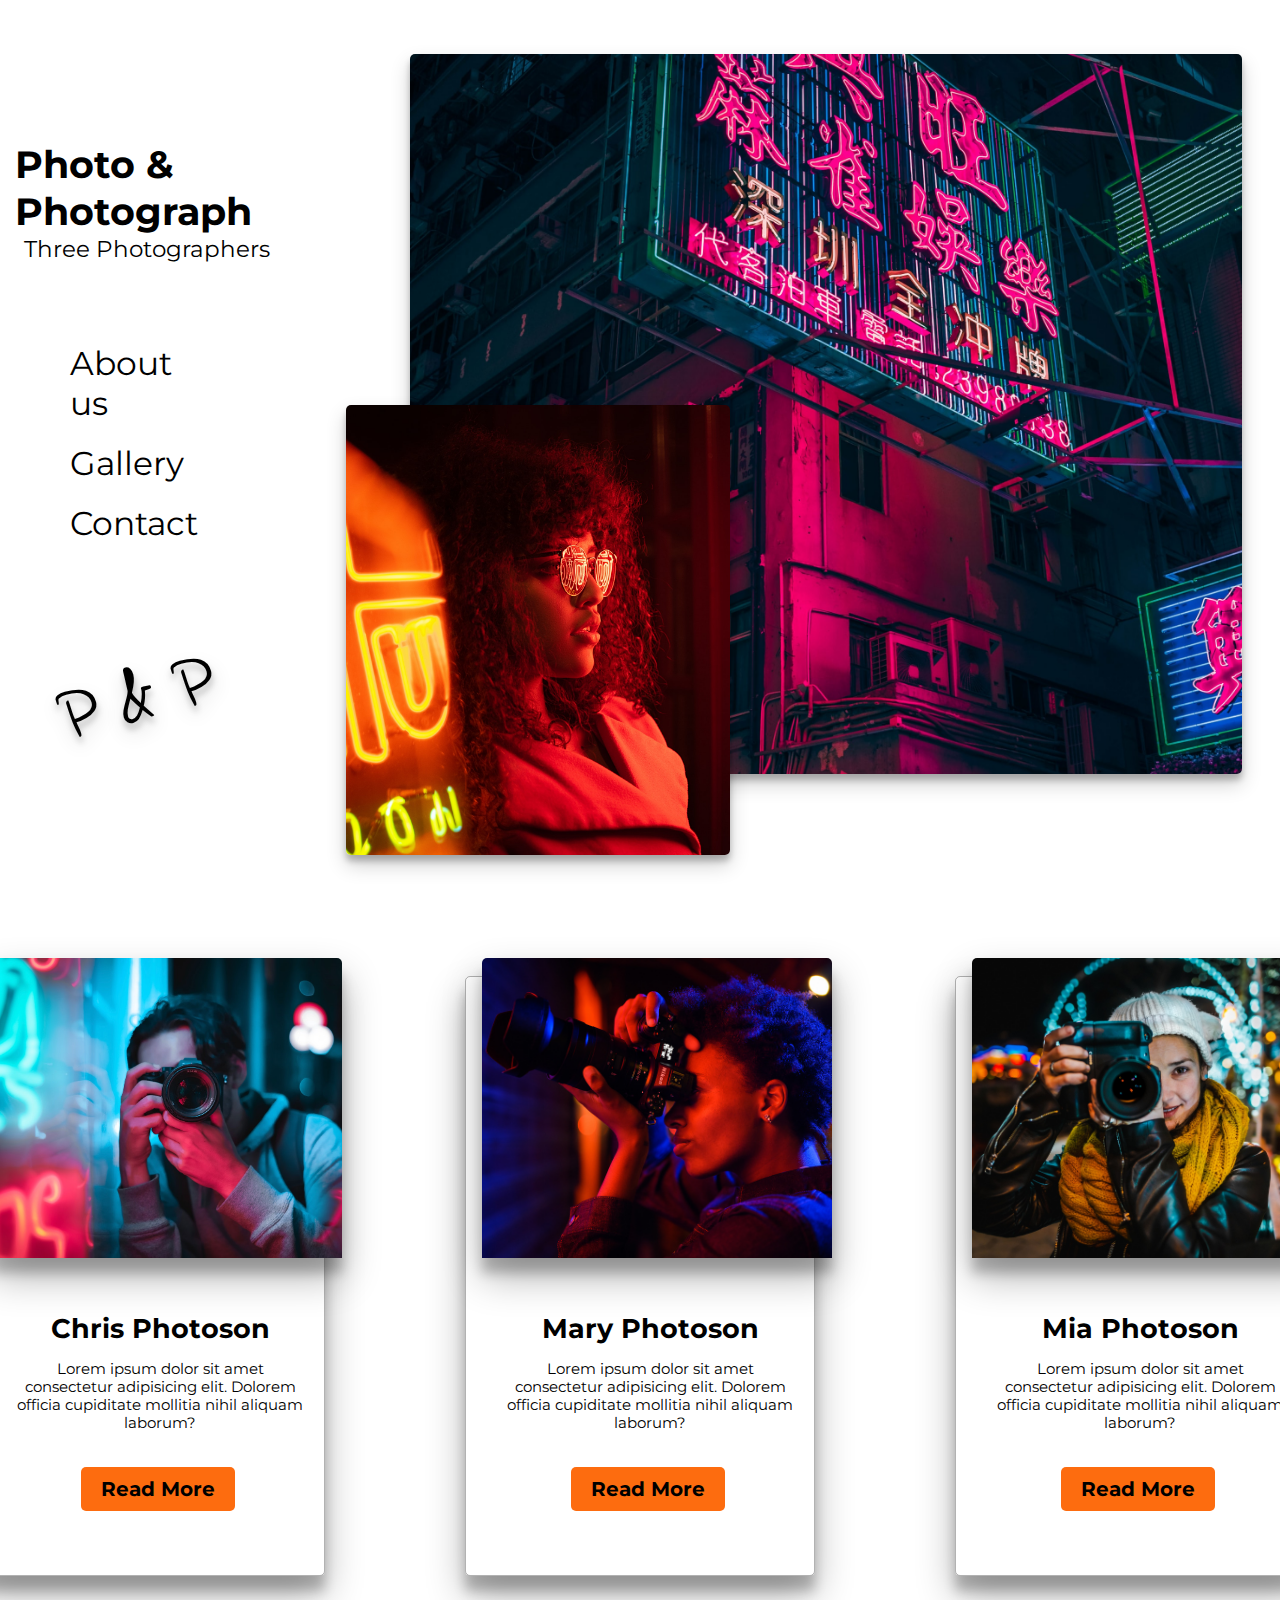
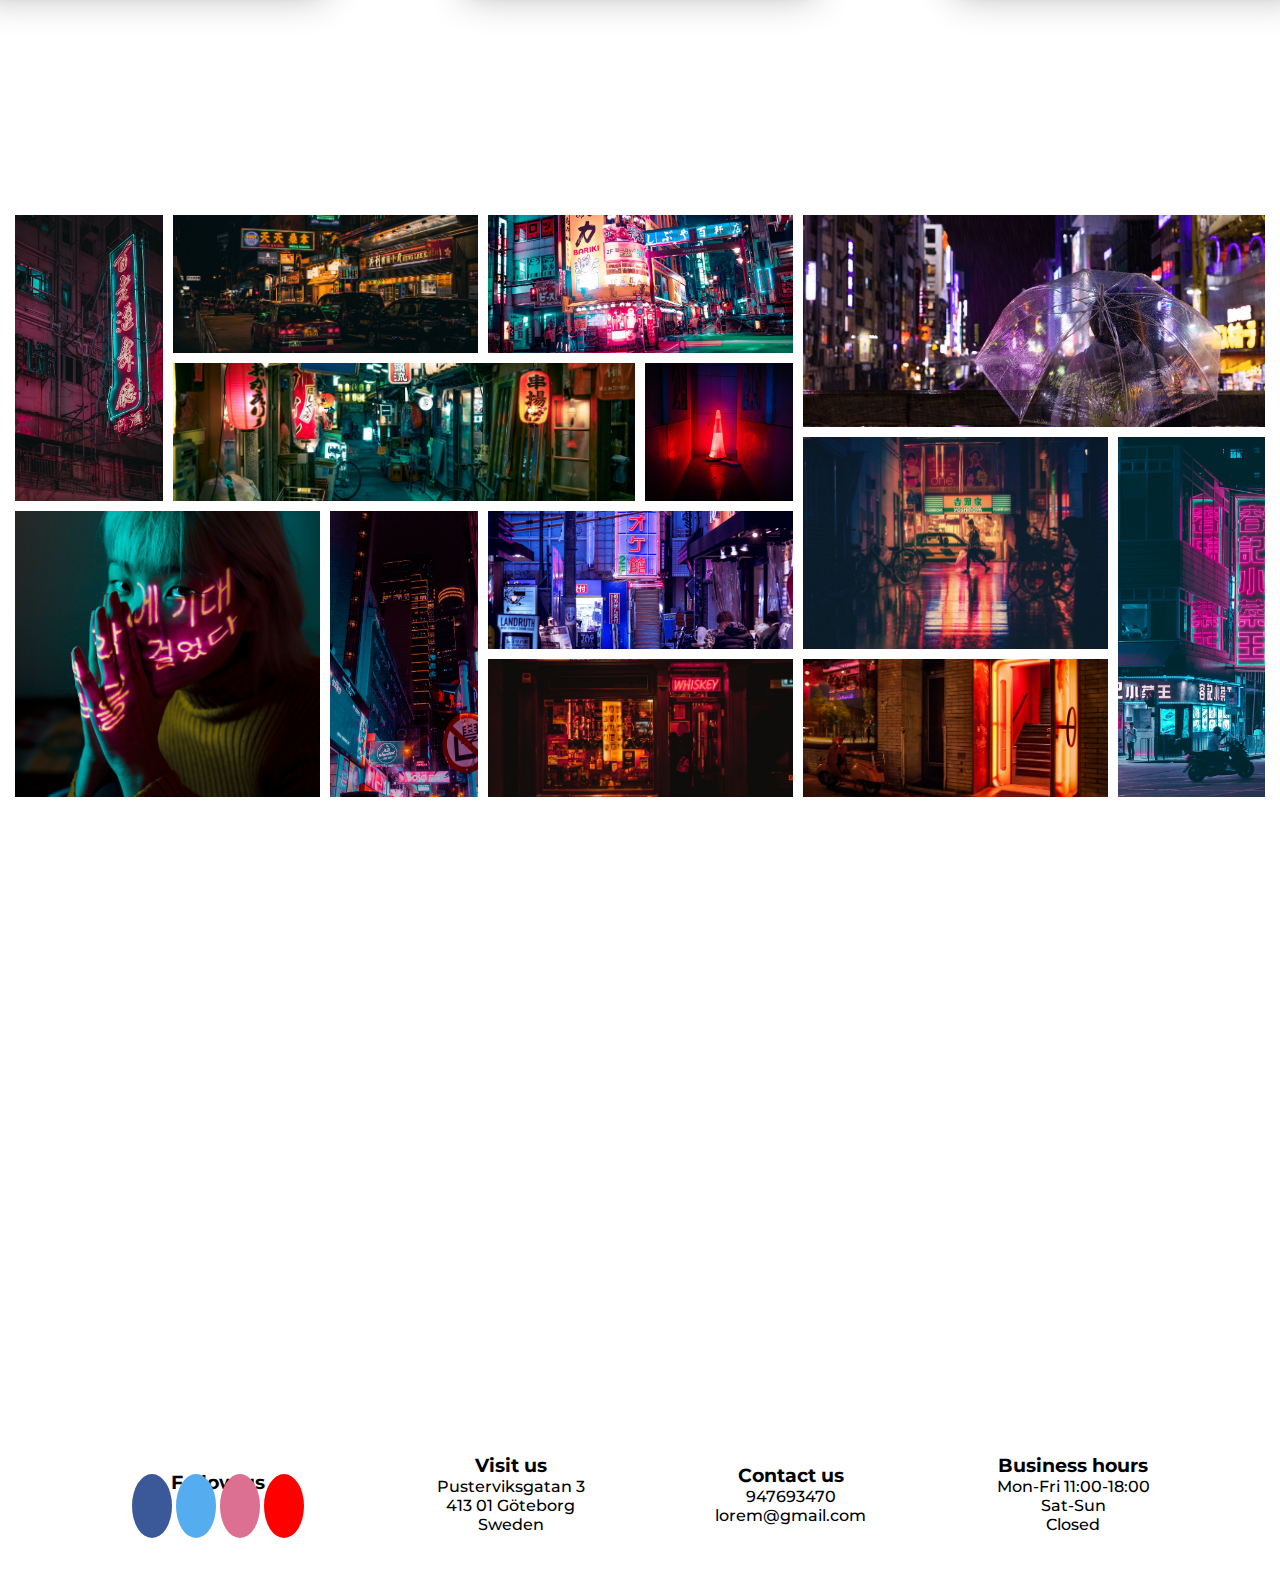
==== index.html @ 348ceab9 "some changes" ====
<!DOCTYPE html>
<html lang="en">
    <head>
        <meta charset="UTF-8" />
        <meta http-equiv="X-UA-Compatible" content="IE=edge" />
        <meta name="viewport" content="width=device-width, initial-scale=1.0" />
        <link rel="stylesheet" href="css/style.css" />
        <link rel="icon" href="media/images/icon.png" type="image/gif" />
        <script
            src="https://kit.fontawesome.com/e577b103f1.js"
            crossorigin="anonymous"
        ></script>
        <title>Projektarbete Grupp-1</title>
    </head>
    <body>
        <!-- HOME-SECTION -->
        <section id="home-section">
            <div class="home-text-container">
                <h1>Photo & Photograph</h1>
                <h2>Three Photographers</h2>
                <nav>
                    <a href="#about-section">About us</a>
                    <a href="#gallery-section">Gallery</a>
                    <a href="#contact-section">Contact</a>
                </nav>
                <h3>P & P</h3>
            </div>
            <div class="home-photo-container">
                <span class="home-photo-1"
                    ><img
                        src="media/images/city/neon-sign-2.jpg"
                        alt="Image of neon sign"
                /></span>
                <span class="home-photo-2"
                    ><img
                        src="media/images/city/girl-glasses.jpg"
                        alt="Image of girl with glasses"
                /></span>
            </div>
        </section>

        <!-- ABOUT-SECTION -->
        <section id="about-section">
            <div class="card-container">
                <div class="card">
                    <div class="male">
                        <h2>Chris Photoson</h2>
                        <p>
                            Lorem ipsum dolor sit amet consectetur adipisicing
                            elit. Dolorem officia cupiditate mollitia nihil
                            aliquam laborum?
                        </p>
                        <a onclick="chrisP()">Read More</a>
                    </div>
                    <img
                        src="media/images/photographer-male.jpg"
                        alt="Male Photographer"
                    />
                </div>
                <div class="card">
                    <div class="female">
                        <h2>Mary Photoson</h2>
                        <p>
                            Lorem ipsum dolor sit amet consectetur adipisicing
                            elit. Dolorem officia cupiditate mollitia nihil
                            aliquam laborum?
                        </p>
                        <a onclick="maryP()">Read More</a>
                    </div>
                    <img
                        src="media/images/photographer-female.png"
                        alt="Female Photographer"
                    />
                </div>
                <div class="card">
                    <div class="female">
                        <h2>Mia Photoson</h2>
                        <p>
                            Lorem ipsum dolor sit amet consectetur adipisicing
                            elit. Dolorem officia cupiditate mollitia nihil
                            aliquam laborum?
                        </p>
                        <a onclick="miaP()">Read More</a>
                    </div>
                    <img
                        src="media/images/photographer-female-2.jpg"
                        alt="Male Photographer"
                    />
                </div>
            </div>
        </section>

        <!-- GALLERY SECTION  -->
        <section id="gallery-section">
            <figure class="gallery-item gallery-item-1">
                <img
                    src="media/images/city/neon-sign.jpg"
                    alt=""
                    class="gallery-image"
                />
            </figure>
            <figure class="gallery-item gallery-item-2">
                <img
                    src="media/images/city/neon-sign-3.jpg"
                    alt=""
                    class="gallery-image"
                />
            </figure>
            <figure class="gallery-item gallery-item-3">
                <img
                    src="media/images/city/neon-street.jpg"
                    alt=""
                    class="gallery-image"
                />
            </figure>

            <figure class="gallery-item gallery-item-4">
                <img
                    src="media/images/city/cab-city.jpg"
                    alt=""
                    class="gallery-image"
                />
            </figure>
            <figure class="gallery-item gallery-item-5">
                <img
                    src="media/images/city/bike-city.jpg"
                    alt=""
                    class="gallery-image"
                />
            </figure>
            <figure class="gallery-item gallery-item-6">
                <img
                    src="media/images/city/shop-city.jpg"
                    alt=""
                    class="gallery-image"
                />
            </figure>
            <figure class="gallery-item gallery-item-7">
                <img
                    src="media/images/city/umbrella.jpg"
                    alt=""
                    class="gallery-image"
                />
            </figure>
            <figure class="gallery-item gallery-item-8">
                <img
                    src="media/images/city/alleyway.jpg"
                    alt=""
                    class="gallery-image"
                />
            </figure>
            <figure class="gallery-item gallery-item-9">
                <img
                    src="media/images/city/hongkong.jpg"
                    alt=""
                    class="gallery-image"
                />
            </figure>
            <figure class="gallery-item gallery-item-10">
                <img
                    src="media/images/city/skyscraper.jpg"
                    alt=""
                    class="gallery-image"
                />
            </figure>
            <figure class="gallery-item gallery-item-11">
                <img
                    src="media/images/city/portrait.jpg"
                    alt=""
                    class="gallery-image"
                />
            </figure>
            <figure class="gallery-item gallery-item-12">
                <img
                    src="media/images/city/door.jpg"
                    alt=""
                    class="gallery-image"
                />
            </figure>
            <figure class="gallery-item gallery-item-13">
                <img
                    src="media/images/city/cone.jpg"
                    alt=""
                    class="gallery-image"
                />
            </figure>
        </section>

        <!-- CONTACT SECTION -->
        <!-- A google map for customers to find us or our store -->
        <iframe
            id="contact-section"
            src="https://www.google.com/maps/embed?pb=!1m18!1m12!1m3!1d2131.924737182274!2d11.953063015849308!3d57.70074848111892!2m3!1f0!2f0!3f0!3m2!1i1024!2i768!4f13.1!3m3!1m2!1s0x464ff321ab4e87cf%3A0xd856154bc8e87514!2sJENSEN%20yrkesh%C3%B6gskola%20G%C3%B6teborg!5e0!3m2!1ssv!2sse!4v1632945649858!5m2!1ssv!2sse"
            width="100%"
            height="300"
            style="border: 0"
            allowfullscreen=""
            loading="lazy"
        ></iframe>
        <footer>
            <div class="socials-container">
              <h3>Follow us</h3>
              <a href="#" class="fa fa-facebook facebook"></a>
              <a href="#" class="fa fa-twitter twitter"></a>
              <a href="#" class="fa fa-instagram instagram"></a>
              <a href="#" class="fa fa-pinterest pinterest"></a>
            </div>
            <div class="adress-footer">
              <p>
               <h3>Visit us</h3><span>Pusterviksgatan 3</span><span>413 01 Göteborg</span
                ><span>Sweden</span>
              </p>
            </div>
            <div class="tel-footer">
              <p>
              <h3>Contact us</h3><span>947693470</span><span>lorem@gmail.com</span>
              </p>
            </div>
            <div class="open-footer">
              <p>
               <h3>Business hours</h3><span>Mon-Fri 11:00-18:00</span>
                <span>Sat-Sun</span><span>Closed</span>
              </p>
            </div>
          </footer>

        <!-- MODALS -->

        <!-- CHRIS -->
        <div id="modal">
            <!-- CHRIS - "READ MORE" -->
            <a onclick="exitModal()" class="exit-icon"
                ><i class="fas fa-times"></i
            ></a>
            <a onclick="modalBack()" class="back-icon"><i class="fas fa-arrow-left"></i></a>
            <a onclick="modalRightClick()" class="right-icon"><i class="fas fa-arrow-alt-circle-right"></i></a>
            <a onclick="modalLeftClick()" class="left-icon"><i class="fas fa-arrow-alt-circle-left"></i></a>
            <div class="modal-read-more">
                <div class="modal-image">
                    <img
                        class="chris-modal-image-1"
                        src="media/images/photographer-male.jpg"
                        alt="Chris Photosson"
                    />
                    <img 
                        class="mary-modal-image" 
                        src="media/images/photographer-female.png" 
                        alt="Mary Photosson"
                    />
                    <img class="mia-modal-image" 
                        src="media/images/photographer-female-2.jpg" 
                        alt="Mia Photosson">
                </div>
                <div class="modal-text">
                    <div class="chris-modal-info"></div>
                    <div class="mary-modal-info"></div>
                    <div class="mia-modal-info"></div>
                    <div class="modal-text-button">
                        <a onclick="modalPortfolio()">Portfolio</a>
                        <a onclick="modalContact()">Contact</a>
                    </div>
                </div>
            </div>
            <!-- MODAL - "CONTACT" -->
            <div class="modal-contact">
                <div class="modal-contact-text">
                    <div class="modal-contact-header"><h1 class="modal-contact-header-h1"></h1><hr class="modal-contact-header-hr"></hr></div>
                    <div class="modal-contact-icons">
                        <a href="https://facebook.com/"
                            ><i class="fab fa-facebook-f"></i
                        ></a>
                        <a href="https://instagram.com/"><i class="fab fa-instagram"></i></a>
                        <a href="https://twitter.com/"><i class="fab fa-twitter"></i></a>
                    </div>
                </div>
                <div class="modal-contact-mail">
                    <form onsubmit="onSubmit(); return false;">
                        <input id="email-input" type="email" placeholder="Email" required />
                        <input type="text" placeholder="Subject" required />
                        <textarea
                            placeholder="Write your message here!"
                            required
                        ></textarea>
                        <button type="submit">Submit</button>
                    </form>
                </div>
            </div>
            <div class="contact-modal-submit">
                <!-- <i class="far fa-envelope"></i> -->
                <i class="far fa-paper-plane"></i>
                <h1>THANK YOU!</h1>
                <h2>I will respond to you as fast as I can.</h2>
            </div>

            <!-- MODAL - "PORTFOLIO" -->
            <!-- CHRIS PORTFOLIO -->
            <div class="chris-portfolio">
                <figure class="chris-portfolio-item chris-portfolio-item-1">
                    <img
                        src="media/images/chris/bulbs.jpg"
                        alt=""
                        class="chris-portfolio-image"
                        onclick="setMainImage(src)"
                    />
                </figure>
                <figure class="chris-portfolio-item chris-portfolio-item-2">
                    <img
                        src="media/images/chris/snowsign.jpg"
                        alt=""
                        class="chris-portfolio-image"
                        onclick="setMainImage(src)"
                    />
                </figure>
                <figure class="chris-portfolio-item chris-portfolio-item-3">
                    <img
                        src="media/images/chris/sign.jpg"
                        alt=""
                        class="chris-portfolio-image"
                        onclick="setMainImage(src)"
                    />
                </figure>

                <figure class="chris-portfolio-item chris-portfolio-item-4">
                    <img
                        src="media/images/chris/street.jpg"
                        alt=""
                        class="chris-portfolio-image"
                        onclick="setMainImage(src)"
                    />
                </figure>
                <figure class="chris-portfolio-item chris-portfolio-item-5">
                    <img
                        src="media/images/chris/basin.jpg"
                        alt=""
                        class="chris-portfolio-image"
                        onclick="setMainImage(src)"
                    />
                </figure>
                <figure class="chris-portfolio-item chris-portfolio-item-6">
                    <img
                        src="media/images/chris/umbrellas.jpg"
                        alt=""
                        class="chris-portfolio-image"
                        onclick="setMainImage(src)"
                    />
                </figure>
                <figure class="chris-portfolio-item chris-portfolio-item-7">
                    <img
                        src="media/images/chris/carousel.jpg"
                        alt=""
                        class="chris-portfolio-image"
                        onclick="setMainImage(src)"
                    />
                </figure>
                <figure class="chris-portfolio-item chris-portfolio-item-8">
                    <img
                        src="media/images/city/cone.jpg"
                        alt=""
                        class="chris-portfolio-image"
                        onclick="setMainImage(src)"
                    />
                </figure>
                <figure class="chris-portfolio-item chris-portfolio-item-9">
                    <img
                        src="media/images/city/door.jpg"
                        alt=""
                        class="chris-portfolio-image"
                        onclick="setMainImage(src)"
                    />
                </figure>
            </div>
            <div id="gallery-modal">
                <div class="main-image-wrapper">
                    <img src="" id="main-image">
                </div>
                <span id="exit-gallery-button" onclick="exitGalleryModal()"><i class="fas fa-times"></i></span>
                <span id="prev-button"><i class="fas fa-angle-left"></i></span>
                <span id="next-button"><i class="fas fa-angle-right"></i></span>
                <div id="thumbnails-wrapper">
                </div>
            </div>
            <!-- MARY PORTFOLIO -->
            <div class="mary-portfolio">
                <div id="marys-lightbox-wrapper">
                    <div class="marys-picture-modal">
                        <img id="main-image-mary-lightbox" src="" alt="">
                        <span id="close-marys-lightbox" onclick="closeMarysLightbox()">&times;</span>
                        <span id="prev-btn-mary">&#10094;</span>
                        <span id="next-btn-mary">&#10095;</span>
                        <div id="thumbnail-wrapper">
                        </div>
                    </div>
                </div>
                <div class="upper-row">
                <div class="mary-pic-1"><img class="mary-pic" src="./maryspics/nature1.jpg" alt=""></div>
                <div class="mary-pic-2"><img class="mary-pic" src="./maryspics/nature2.jpg" alt=""></div>
                <div class="mary-pic-3"><img class="mary-pic" src="./maryspics/nature3.jpg" alt=""></div>
                </div>
                <div class="lower-row">
                    <div class="mary-pic-4"><img class="mary-pic" src="./maryspics/nature4.jpg" alt=""></div>
                    <div class="mary-pic-5"><img class="mary-pic" src="./maryspics/nature5.jpg" alt=""></div>
                    <div class="mary-pic-6"><img class="mary-pic" src="./maryspics/nature6.jpg" alt=""></div>
                </div>
            </div>
            <!-- MIA PORTFOLIO -->
            <div class="mia-portfolio"><h1>Hej</h1></div>
        </div>
        <script src="script/script.js"></script>
        <script src="script/ghazal.js"></script>
    </body>
</html>
---- css/style.css ----
@import url("https://fonts.googleapis.com/css2?family=Indie+Flower&display=swap");
@import url("https://fonts.googleapis.com/css2?family=Montserrat:wght@400;700&display=swap");
* {
  box-sizing: border-box;
  scroll-behavior: smooth;
  /* font-size: 62.5%; */
  font-family: "Montserrat", Arial, Helvetica, sans-serif;
  margin: 0;
  padding: 0;
}
/*HOME-SECTION*/
#home-section {
  width: 100%;
  height: 100vh;
  display: flex;
}
.home-text-container {
  width: 30%;
  height: 100vh;
  display: flex;
  flex-direction: column;
  justify-content: center;
  align-items: center;
}
.home-text-container h1 {
  font-size: 38px;
  font-weight: 700;
  margin-left: 15px;
}
.home-text-container h2 {
  font-size: 23px;
  font-weight: 400;
  padding-right: 90px;
}
.home-text-container nav {
  display: flex;
  width: 35%;
  flex-direction: column;
  margin: 60px 110px 0 0;
}
.home-text-container a {
  display: flex;
  font-size: 33px;
  text-decoration: none;
  color: black;
  margin-top: 20px;
  transition: 0.3s;
}
.home-text-container a:hover {
  margin-left: 10px;
  color: #fd6c0f;
}
.home-text-container h3 {
  font-family: "Indie Flower", cursive;
  font-size: 80px;
  font-weight: 300;
  transform: rotate(-15deg);
  margin-top: 100px;
  margin-right: 110px;
  color: black;
  text-shadow: 0 10px 20px rgba(0, 0, 0, 0.19), 0 6px 6px rgba(0, 0, 0, 0.23);
}
#home-photo-container {
  width: 70%;
  height: 100vh;
}
.home-photo-1 img {
  width: 65%;
  height: 80%;
  position: absolute;
  top: 6%;
  right: 3%;
  object-fit: cover;
  box-shadow: 0 10px 20px rgba(0, 0, 0, 0.19), 0 6px 6px rgba(0, 0, 0, 0.23);
  transition: 0.3s;
  border-radius: 5px;
}
.home-photo-1 img:hover {
  transform: rotate(1deg);
}
.home-photo-2 img {
  width: 30%;
  height: 50%;
  position: absolute;
  top: 45%;
  left: 27%;
  object-fit: cover;
  box-shadow: 0 10px 20px rgba(0, 0, 0, 0.19), 0 6px 6px rgba(0, 0, 0, 0.23);
  z-index: 2;
  transition: 0.3s;
  border-radius: 5px;
}
.home-photo-2 img:hover {
  transform: rotate(-2deg);
}

/*ABOUT SECTION*/
#about-section {
  width: 100%;
  height: 100vh;
  display: flex;
  justify-content: center;
  align-items: center;
  flex-direction: column;
  background: white;
}
.card-container {
  position: absolute;
  top: 104%;
  display: flex;
  justify-content: center;
  align-items: center;
  z-index: 1;
}
.card-container .card {
  position: relative;
  width: 350px;
  height: 600px;
  margin: 40px 70px;
  display: flex;
  justify-content: flex-start;
  align-items: center;
  transition: 0.3s;
  border: 1px solid rgba(0, 0, 0, 0.3);
  border-radius: 5px;
  box-shadow: 0 19px 38px rgba(0, 0, 0, 0.3), 0 15px 12px rgba(0, 0, 0, 0.22);
}
#about-section h2 {
  font-size: 27px;
  padding-bottom: 15px;
  color: black;
  text-align: center;
}
#about-section p {
  font-size: 15px;
  line-height: 1.2;
  padding-bottom: 15px;
  text-align: center;
  color: black;
}
#about-section a {
  position: relative;
  color: black;
  background: #fd6c0f;
  display: inline-block;
  padding: 10px 20px;
  margin-top: 20px;
  margin-left: 65px;
  text-decoration: none;
  font-weight: 700;
  font-size: 20px;
  transition: 0.3s;
  cursor: pointer;
  border-radius: 5px;
}
#about-section a:hover {
  transform: scale(1.05);
}
.about-text-container h1 {
  font-size: 65px;
  font-weight: 700;
  font-variant: small-caps;
  margin-top: 50px;
}
.card-container img {
  position: absolute;
  bottom: 53%;
  left: 55%;
  transform: translateX(-50%);
  height: 300px;
  width: 350px;
  object-fit: cover;
  border-radius: 5px 5px 0px 0;
  transition: 0.5s;
  box-shadow: 0 19px 38px rgba(0, 0, 0, 0.3), 0 15px 12px rgba(0, 0, 0, 0.22);
}
.male,
.female {
  position: absolute;
  width: 100%;
  padding: 20px 20px 20px 40px;
  margin-top: 270px;
  transition: 0.5s;
}

/* PORTFOLIO SECTION */
#gallery-section {
  width: 100%;
  height: 100vh;
  background-color: white;
  display: grid;
  grid-template-columns: repeat(8, 1fr);
  grid-template-rows: repeat(8, 5vw);
  grid-gap: 10px;
  padding: 15px;
}
.gallery-image {
  width: 100%;
  height: 100%;
  object-fit: cover;
}
.gallery-item-1 {
  grid-column-start: 1;
  grid-column-end: 2;
  grid-row-start: 1;
  grid-row-end: 5;
}
.gallery-item-2 {
  grid-column-start: 8;
  grid-column-end: 9;
  grid-row-start: 4;
  grid-row-end: 9;
}
.gallery-item-3 {
  grid-column-start: 4;
  grid-column-end: 6;
  grid-row-start: 5;
  grid-row-end: 7;
}
.gallery-item-4 {
  grid-column-start: 2;
  grid-column-end: 4;
  grid-row-start: 1;
  grid-row-end: 3;
}
.gallery-item-5 {
  grid-column-start: 6;
  grid-column-end: 8;
  grid-row-start: 4;
  grid-row-end: 7;
}
.gallery-item-6 {
  grid-column-start: 4;
  grid-column-end: 6;
  grid-row-start: 7;
  grid-row-end: 9;
}
.gallery-item-7 {
  grid-column-start: 6;
  grid-column-end: 9;
  grid-row-start: 1;
  grid-row-end: 4;
}
.gallery-item-8 {
  grid-column-start: 2;
  grid-column-end: 5;
  grid-row-start: 3;
  grid-row-end: 5;
}
.gallery-item-9 {
  grid-column-start: 4;
  grid-column-end: 6;
  grid-row-start: 1;
  grid-row-end: 3;
}
.gallery-item-10 {
  grid-column-start: 3;
  grid-column-end: 4;
  grid-row-start: 5;
  grid-row-end: 9;
}
.gallery-item-11 {
  grid-column-start: 1;
  grid-column-end: 3;
  grid-row-start: 5;
  grid-row-end: 9;
}
.gallery-item-12 {
  grid-column-start: 6;
  grid-column-end: 8;
  grid-row-start: 7;
  grid-row-end: 9;
}
.gallery-item-13 {
  grid-column-start: 5;
  grid-column-end: 6;
  grid-row-start: 3;
  grid-row-end: 5;
}

/*CONTACT SECTION*/
footer {
  width: 100%;
  height: 20vh;
  display: flex;
  justify-content: space-evenly;
  align-items: center;
  background-color: white;
  color: black;
  font-weight: 500;
}
footer span {
  display: flex;
  flex-direction: column;
  align-items: center;
}
footer h3 {
  text-align: center;
}
.adress-footer p {
  line-height: 1em;
  text-align: center;
}
.tel-footer p {
  line-height: 1em;
  text-align: center;
}
.open-footer p {
  line-height: 1em;
  text-align: center;
}
/* Style all font awesome icons */
.fa {
  padding: 20px;
  font-size: 20px;
  width: 60px;
  height: 60px;
  text-align: center;
  text-decoration: none;
  margin: 5px 2px;
  border-radius: 50%;
}

.facebook {
  background: #3b5998;
  color: white;
}

.twitter {
  background: #55acee;
  color: white;
}

/* hover effect for the icons */
.fa:hover {
  animation-name: hover-icon;
  animation-duration: 1s;
  animation-iteration-count: infinite;
}
@keyframes hover-icon {
  0% {
    transform: scale(1);
  }
  50% {
    transform: scale(1.1);
  }
  100% {
    transform: scale(1);
  }
}

/* Instagram */
.instagram {
  background-color: palevioletred;
  color: white;
}
/* Pinterest */
.pinterest {
  background-color: red;
  color: white;
}

@media only screen and (max-width: 768px) {
  footer {
    width: 100%;
    height: auto;
  }
}

/*MODALS*/

/* CHRIS - READ MORE */
#modal {
  width: 100%;
  height: 100vh;
  background-color: rgba(25, 25, 25, 0.4);
  position: absolute;
  top: 100%;
  left: 0;
  display: none;
}
.modal-read-more {
  width: 70%;
  height: 70vh;
  background-color: white;
  display: flex;
  position: absolute;
  top: 15%;
  left: 15%;
  z-index: 2;
  border-radius: 5px;
  box-shadow: 0 19px 38px rgba(0, 0, 0, 0.3), 0 15px 12px rgba(0, 0, 0, 0.22);
}
.modal-image {
  width: 50%;
  height: auto;
}
.chris-modal-image-1 {
  display: none;
  width: 100%;
  height: 100%;
  object-fit: cover;
  border-radius: 5px 0 0 5px;
}
.mary-modal-image {
  display: none;
  width: 100%;
  height: 100%;
  object-fit: cover;
  border-radius: 5px 0 0 5px;
}
.mia-modal-image {
  display: none;
  width: 100%;
  height: 100%;
  object-fit: cover;
  border-radius: 5px 0 0 5px;
}
.modal-text {
  width: 50%;
  display: flex;
  flex-direction: column;
  text-align: left;
  margin-top: 20px;
  padding: 20px 60px;
}
.modal-text h1 {
  font-size: 40px;
  margin-top: 20px;
  text-align: center;
}
.modal-text h2 {
  font-size: 20px;
  text-align: center;
  margin: -10px 60px 20px 0;
}
.modal-text-info {
  margin-top: 10px;
}
.modal-text-info h3 {
  font-size: 17px;
}
.modal-text-info p {
  font-size: 13px;
  line-height: 20px;
  margin-left: 15px;
}
.modal-text-button {
  display: flex;
  justify-content: space-evenly;
  margin-top: 25px;
  padding: 0 10px;
}
.modal-text-button a {
  /* position: relative; */
  color: black;
  background: #fd6c0f;
  display: inline-block;
  padding: 10px 20px;
  margin-top: 10px;
  text-decoration: none;
  font-weight: 700;
  font-size: 20px;
  transition: 0.3s;
  cursor: pointer;
  border-radius: 5px;
}
.modal-text-button a:hover {
  transform: scale(1.05);
}
.exit-icon {
  display: none;
}
.exit-icon i {
  position: absolute;
  top: 2%;
  right: 2%;
  z-index: 3;
  cursor: pointer;
  font-size: 60px;
}
.back-icon {
  display: none;
}
.back-icon i {
  position: absolute;
  top: 2%;
  left: 2%;
  z-index: 3;
  cursor: pointer;
  font-size: 55px;
}
.right-icon {
  display: none;
  position: absolute;
  top: 46%;
  right: 10%;
  z-index: 3;
  color: white;
  cursor: pointer;
  font-size: 50px;
}
.left-icon {
  display: none;
  position: absolute;
  top: 46%;
  left: 10%;
  color: white;
  z-index: 3;
  cursor: pointer;
  font-size: 50px;
}
/* MODAL - CONTACT */
.modal-contact {
  display: none;
  width: 35%;
  height: 70vh;
  background-color: white;
  flex-direction: column;
  position: absolute;
  top: 15%;
  right: 15%;
  z-index: 2;
  border-radius: 5px;
  box-shadow: 0 19px 38px rgba(0, 0, 0, 0.3), 0 15px 12px rgba(0, 0, 0, 0.22);
}

.modal-contact-text {
  width: 100%;
  height: 40%;
  display: flex;
  flex-direction: row;
}
.modal-contact-text h1 {
  font-size: 45px;
  padding: 5% 10%;
}
.modal-contact-header {
  display: block;
  width: 50%;
  margin: 3% 3% 4% 3%;
}
.modal-contact-header-hr {
  background-color: #fd6c0f;
  border-radius: 10px;
  border: none;
  height: 6px;
  margin: -5px 75px 0 10px;
}
.modal-contact-icons {
  display: flex;
  flex-direction: row;
  padding-top: 10px;
  height: 50%;
}
.modal-contact-icons a {
  font-size: 40px;
  margin-right: 10px;
  margin-top: 20px;
  padding: 3.5% 10%;
  text-decoration: none;
  color: black;
  transition: 0.3s;
}
.modal-contact-icons a:hover {
  color: #fd6c0f;
}
.modal-contact-mail {
  margin-bottom: 200px;
}
.modal-contact-mail form {
  display: flex;
  justify-content: center;
  align-items: center;
  flex-direction: column;
  border-radius: 10px;
  padding: 20px;
}
.modal-contact-mail form input,
.modal-contact-mail form textarea {
  width: 90%;
  border-radius: 10px;
  padding: 10px;
  margin: 10px 0;
  border: 2px solid #acacac;
  font-size: 15px;
}
.modal-contact-mail form input:focus,
.modal-contact-mail form textarea:focus {
  outline: none;
  border: 2px solid #6e6e6e;
}
.modal-contact-mail form button {
  align-self: flex-end;
  margin-right: 5%;
  background-color: transparent;
  border-radius: 10px;
  border: 2px solid #fd6c0f;
  color: black;
  padding: 10px 20px;
  margin-top: 10px;
  font-size: 20px;
  cursor: pointer;
  transition: 0.5s;
}
.modal-contact-mail form button:hover {
  background-color: #fd6c0f;
  color: white;
}
.contact-modal-submit {
  width: 25%;
  height: 35vh;
  display: none;
  position: absolute;
  top: 30%;
  left: 37.5%;
  background-color: rgb(253, 108, 15);
  box-shadow: 0 14px 28px rgba(0, 0, 0, 0.25), 0 10px 10px rgba(0, 0, 0, 0.22);
  border-radius: 10px;
  z-index: 3;
}
.contact-modal-submit i {
  font-size: 110px;
  color: white;
  display: flex;
  justify-content: center;
  margin: 30px 0 0 0;
}
.contact-modal-submit h1 {
  font-size: 30px;
  color: white;
  text-align: center;
  margin-top: 10px;
}
.contact-modal-submit h2 {
  font-size: 12.5px;
  color: white;
  text-align: center;
  margin-top: 5px;
}
/* MODAL PORTFOLIO */

/* CHRIS PORTFOLIO */
.chris-portfolio {
  width: 70%;
  height: 70vh;
  position: absolute;
  top: 15%;
  left: 15%;
  background-color: white;
  display: none;
  /* display: grid; */
  grid-template-columns: repeat(6, 1fr);
  grid-template-rows: repeat(5, 6.2vw);
  grid-gap: 7.5px;
  z-index: 5;
}
.chris-portfolio-image {
  width: 100%;
  height: 100%;
  object-fit: cover;
  cursor: pointer;
}
.chris-portfolio-item-1 {
  grid-column-start: 1;
  grid-column-end: 2;
  grid-row-start: 1;
  grid-row-end: 5;
}
.chris-portfolio-item-3 {
  grid-column-start: 2;
  grid-column-end: 3;
  grid-row-start: 1;
  grid-row-end: 4;
}
.chris-portfolio-item-2 {
  grid-column-start: 4;
  grid-column-end: 5;
  grid-row-start: 3;
  grid-row-end: 6;
}
.chris-portfolio-item-5 {
  grid-column-start: 5;
  grid-column-end: 7;
  grid-row-start: 4;
  grid-row-end: 6;
}
.chris-portfolio-item-7 {
  grid-column-start: 5;
  grid-column-end: 7;
  grid-row-start: 1;
  grid-row-end: 4;
}
.chris-portfolio-item-6 {
  grid-column-start: 3;
  grid-column-end: 5;
  grid-row-start: 1;
  grid-row-end: 3;
}
.chris-portfolio-item-4 {
  grid-column-start: 2;
  grid-column-end: 4;
  grid-row-start: 4;
  grid-row-end: 6;
}
.chris-portfolio-item-8 {
  grid-column-start: 3;
  grid-column-end: 4;
  grid-row-start: 3;
  grid-row-end: 4;
}
.chris-portfolio-item-9 {
  grid-column-start: 1;
  grid-column-end: 2;
  grid-row-start: 5;
  grid-row-end: 6;
}
#gallery-modal {
  position: fixed;
  top: 0;
  left: 0;
  width: 100%;
  height: 100vh;
  background-color: rgba(124, 124, 124, 0.5);
  z-index: 6;
  display: none;
}
.main-image-wrapper {
  position: relative;
  top: 5%;
  left: 20%;
  width: 60%;
  height: 65vh;
  background-color: white;
}
#main-image {
  width: 100%;
  height: 65vh;
  object-fit: cover;
}
#exit-gallery-button {
  position: absolute;
  top: 3%;
  right: 3%;
  font-size: 50px;
  cursor: pointer;
  color: white;
}
#prev-button,
#next-button {
  position: absolute;
  top: 35%;
  color: white;
  padding: 0 15px;
  font-size: 50px;
  cursor: pointer;
  transition: 0.3s;
  z-index: 4;
}
#prev-button {
  left: 15%;
}
#prev-button:hover {
  margin-left: -3px;
}
#next-button {
  right: 15%;
}
#next-button:hover {
  margin-right: -3px;
}
#thumbnails-wrapper {
  width: 80%;
  height: 130px;
  position: absolute;
  bottom: 7.5%;
  left: 10%;
  display: flex;
  align-items: center;
  overflow: hidden;
  padding: 0 30px;
}
.thumbnail {
  width: 120px;
  height: 85px;
  object-fit: cover;
  cursor: pointer;
  margin-right: 20px;
}
/* MARY PORTFOLIO */
.mary-portfolio {
  width: 70%;
  height: 70vh;
  position: absolute;
  top: 15%;
  left: 15%;
  background-color: white;
  display: flex;
  flex-direction: row;
  justify-content: space-evenly;
  align-items: center;
  z-index: 5;
}
.mary-portfolio img {
  width: 200px;
  height: 150px;
}
#marys-lightbox-wrapper {
  width: 100%;
  height: 100vh;
  top: 0;
  left: 0;
  background-color: rgba(0, 0, 0, 0.9);
  position: fixed;
  z-index: 1000000;
  display: none;
}
.marys-picture-modal {
  width: 100%;
  display: flex;
  flex-direction: column;
}
.marys-picture-modal span {
  font-size: 40px;
  font-weight: 800;
  color: white;
}
.marys-picture-modal span:hover {
  color: red;
}

#prev-btn-mary {
  position: absolute;
  left: 0;
  top: 40%;
  border-top-right-radius: 6px;
  border-bottom-right-radius: 6px;
  padding: 10px;
  background-color: rgba(240, 240, 240, 0.5);
}
#next-btn-mary {
  position: absolute;
  right: 0;
  top: 40%;
  border-top-left-radius: 6px;
  border-bottom-left-radius: 6px;
  padding: 10px;
  background-color: rgba(240, 240, 240, 0.5);
}
#close-marys-lightbox {
  position: absolute;
  right: 0;
  padding: 10px;
  font-size: 60px;
  z-index: 10000000;
}
#main-image-mary-lightbox {
  width: 100%;
  height: 80vh;
  object-fit: contain;
  padding: 10px;
}

#thumbnail-wrapper {
  width: 100%;
  height: 2ovh;
  display: flex;
  justify-content: space-evenly;
  align-items: center;
  
}
.thumbnail-mary {
  width: 50px;
  height: 50px;
}

/* MIA PORTFOLIO */
.mia-portfolio {
  width: 70%;
  height: 70vh;
  position: absolute;
  top: 15%;
  left: 15%;
  background-color: white;
  display: none;
  /* display: grid; */
  grid-template-columns: repeat(8, 1fr);
  grid-template-rows: repeat(7, 5vw);
  grid-gap: 10px;
  grid-row-gap: 16px;
  z-index: 5;
}

@media only screen and (max-width: 600px) {
}
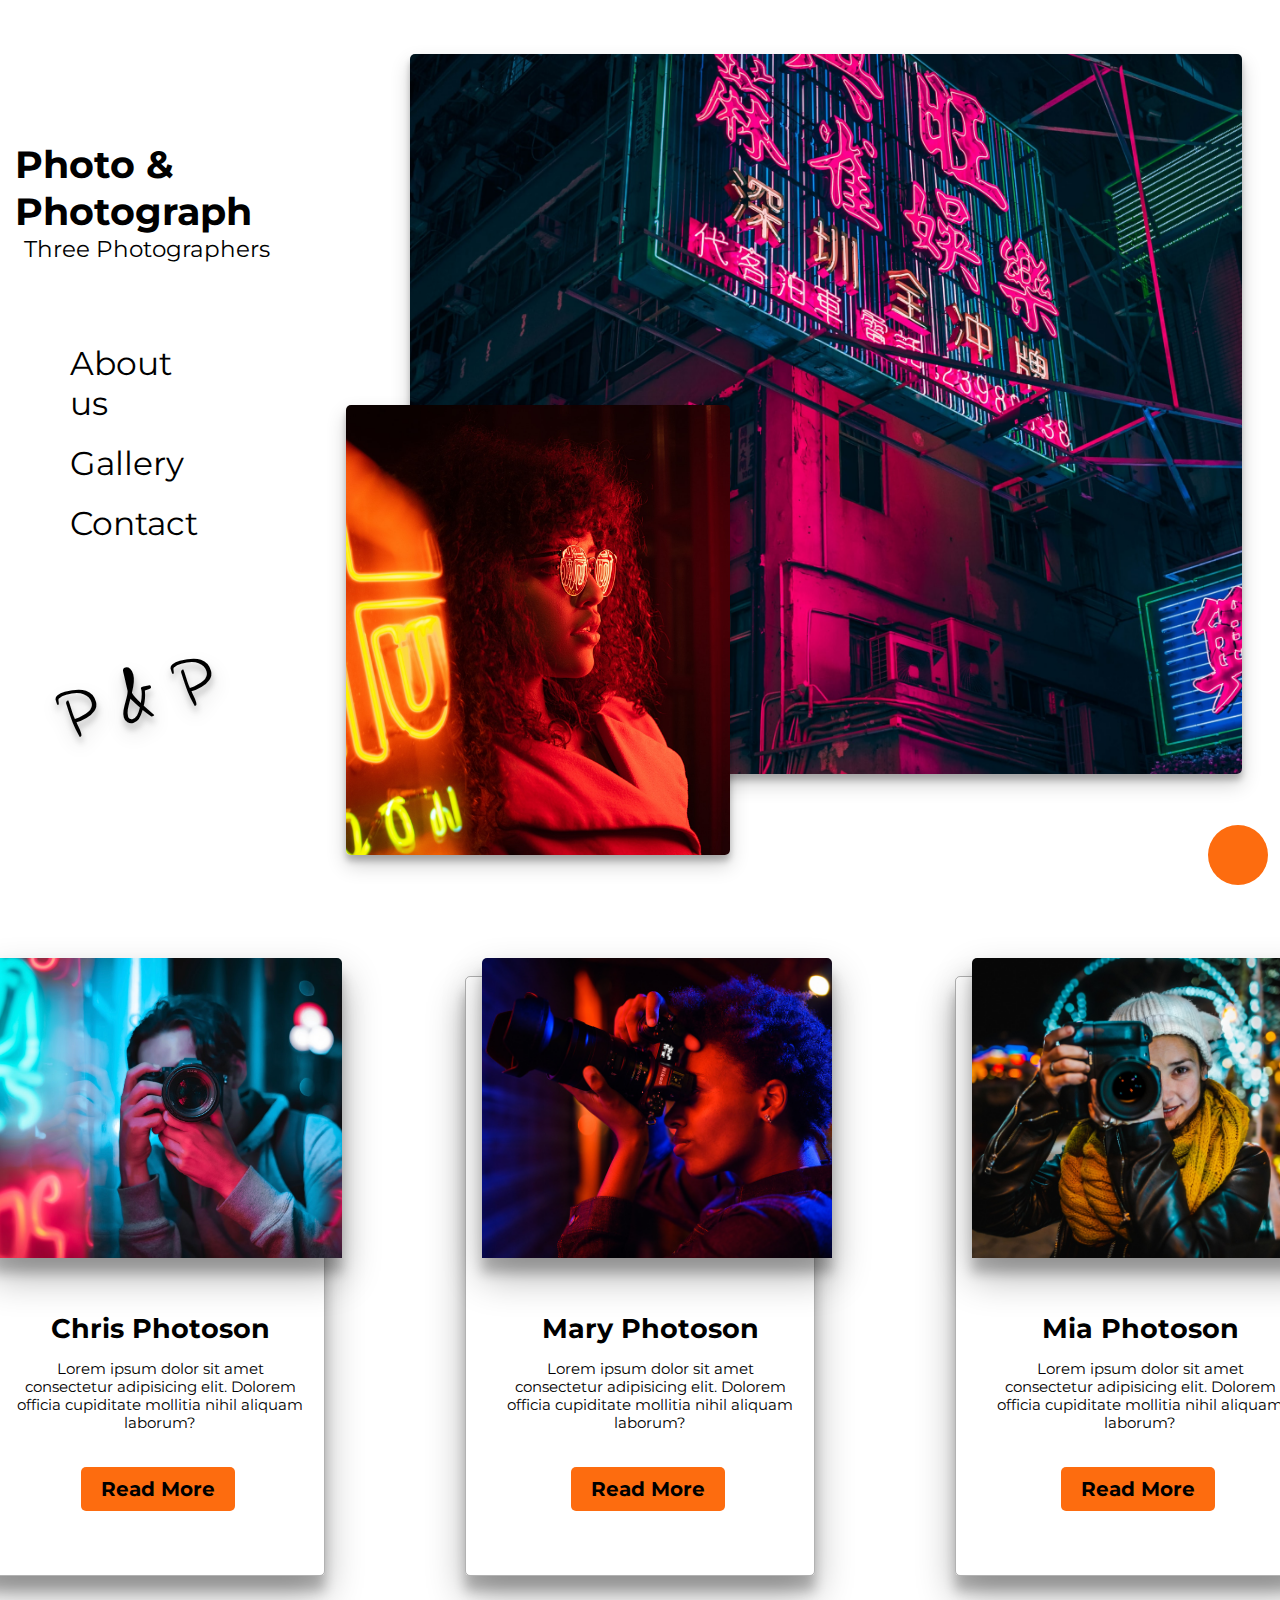
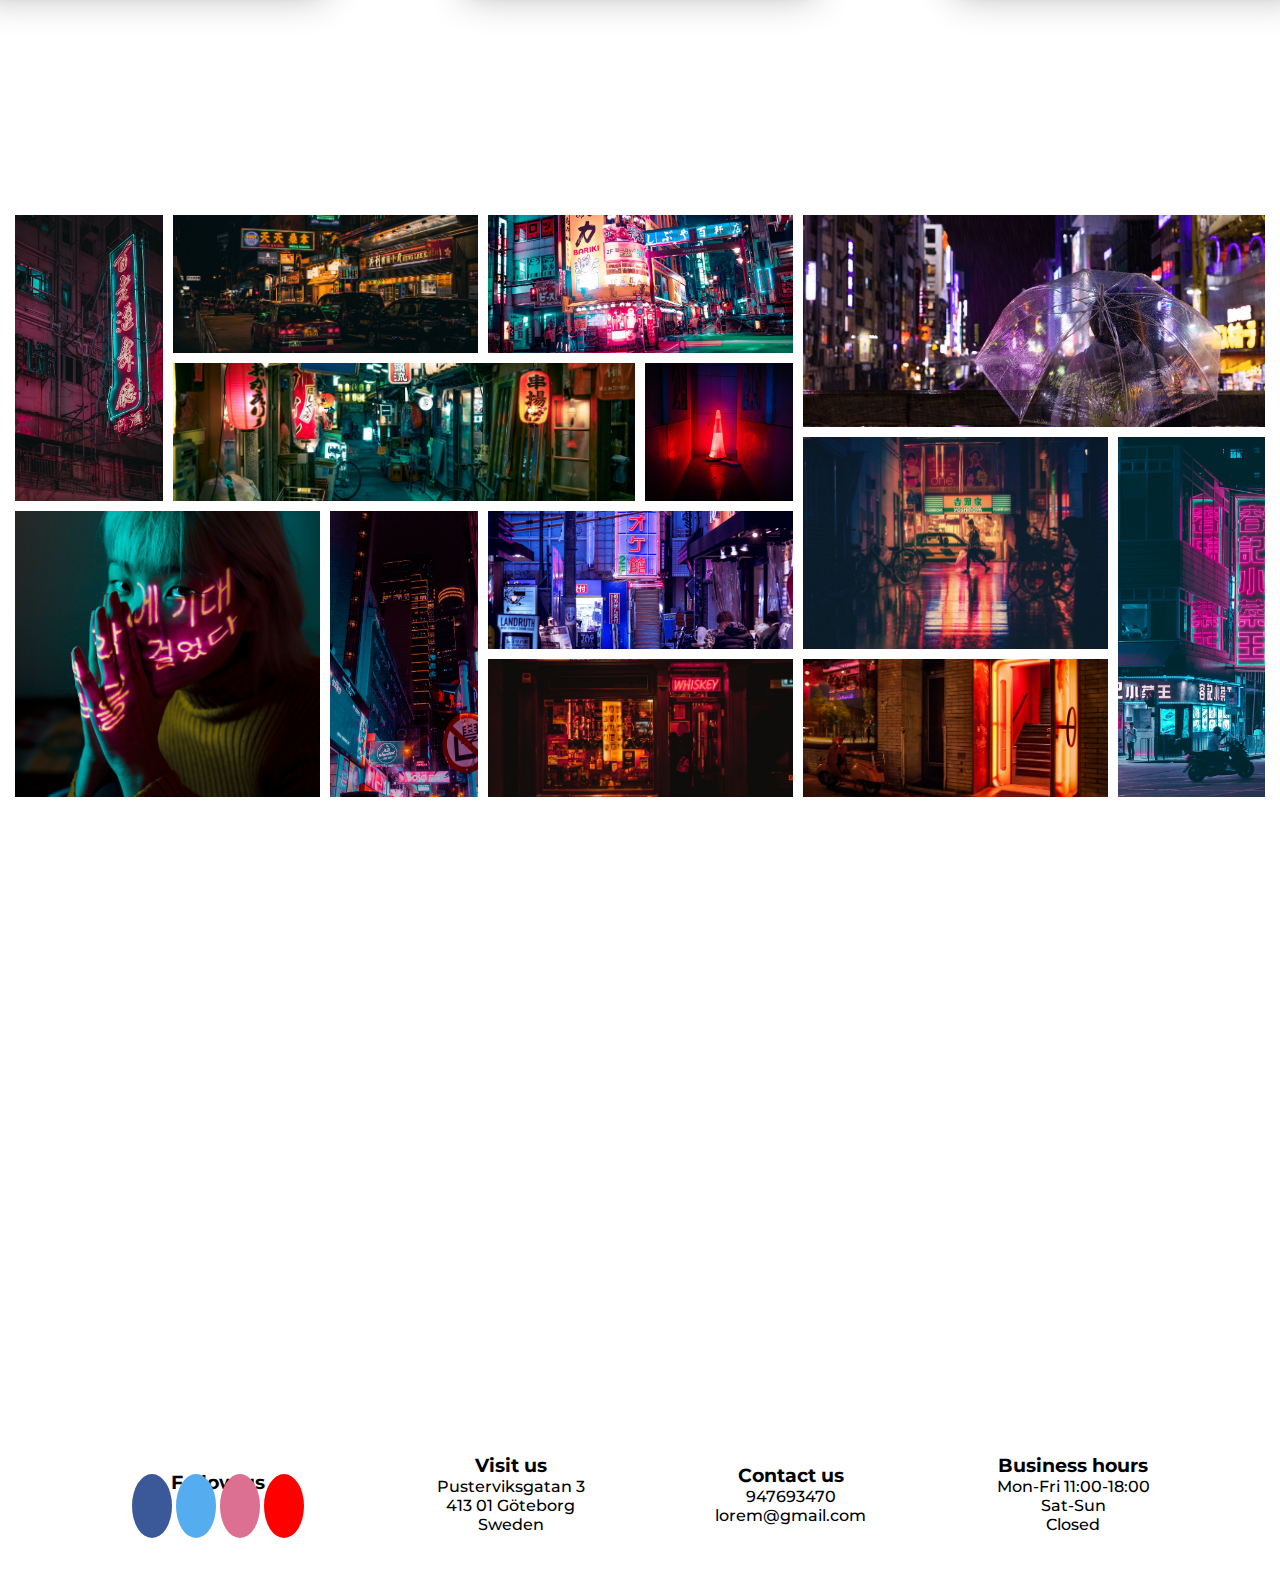
==== commit f795b832: "hej" ====
--- a/index.html
+++ b/index.html
@@ -6,14 +6,26 @@
         <meta name="viewport" content="width=device-width, initial-scale=1.0" />
         <link rel="stylesheet" href="css/style.css" />
         <link rel="icon" href="media/images/icon.png" type="image/gif" />
-        <script
-            src="https://kit.fontawesome.com/e577b103f1.js"
-            crossorigin="anonymous"
-        ></script>
+        <script src="https://kit.fontawesome.com/e577b103f1.js" crossorigin="anonymous"></script>
         <title>Projektarbete Grupp-1</title>
     </head>
     <body>
         <!-- HOME-SECTION -->
+        <a onclick="showEmailForm()"><i id="email-icon" class="fa fa-envelope" aria-hidden="true"></i></a>
+        <div id="email-form-container">
+            <form onsubmit="sendMessage(event)">
+                <label for="fname">Firstname</label>
+                <input type="text" id="fname">
+                <label for="lname">Lastname</label>
+                <input type="text" id="lname">
+                <label>Email</label>
+                <input type="email" id="email">
+                <label>Message</label>
+                <textarea rows="10" id="messageTextareaId"></textarea>
+                <input id="submit-button" type="submit">
+            </form>
+        </div>
+   
         <section id="home-section">
             <div class="home-text-container">
                 <h1>Photo & Photograph</h1>
@@ -80,7 +92,7 @@
                             elit. Dolorem officia cupiditate mollitia nihil
                             aliquam laborum?
                         </p>
-                        <a onclick="miaP()">Read More</a>
+                        <a onclick="document.location='pages/emma.html'">Read More</a>
                     </div>
                     <img
                         src="media/images/photographer-female-2.jpg"
--- a/css/style.css
+++ b/css/style.css
@@ -125,6 +125,7 @@
   border-radius: 5px;
   box-shadow: 0 19px 38px rgba(0, 0, 0, 0.3), 0 15px 12px rgba(0, 0, 0, 0.22);
 }
+
 #about-section h2 {
   font-size: 27px;
   padding-bottom: 15px;
@@ -891,5 +892,27 @@
   z-index: 5;
 }
 
-@media only screen and (max-width: 600px) {
-}
+#email-icon {
+    position: fixed;
+    right: 10px;
+    bottom: 10px;
+    z-index: 10;
+    background: #fd6c0f; 
+}
+#email-form-container{
+    display: none;
+    flex-direction: column;
+    width: 200px;
+    height: 300px;
+    position: fixed;
+    right: 38px;
+    bottom: 79px;
+    z-index: 10;
+    font-weight: 600;
+    background: #fd6c0f;
+}
+
+
+#submit-button{
+    width: 50px;
+}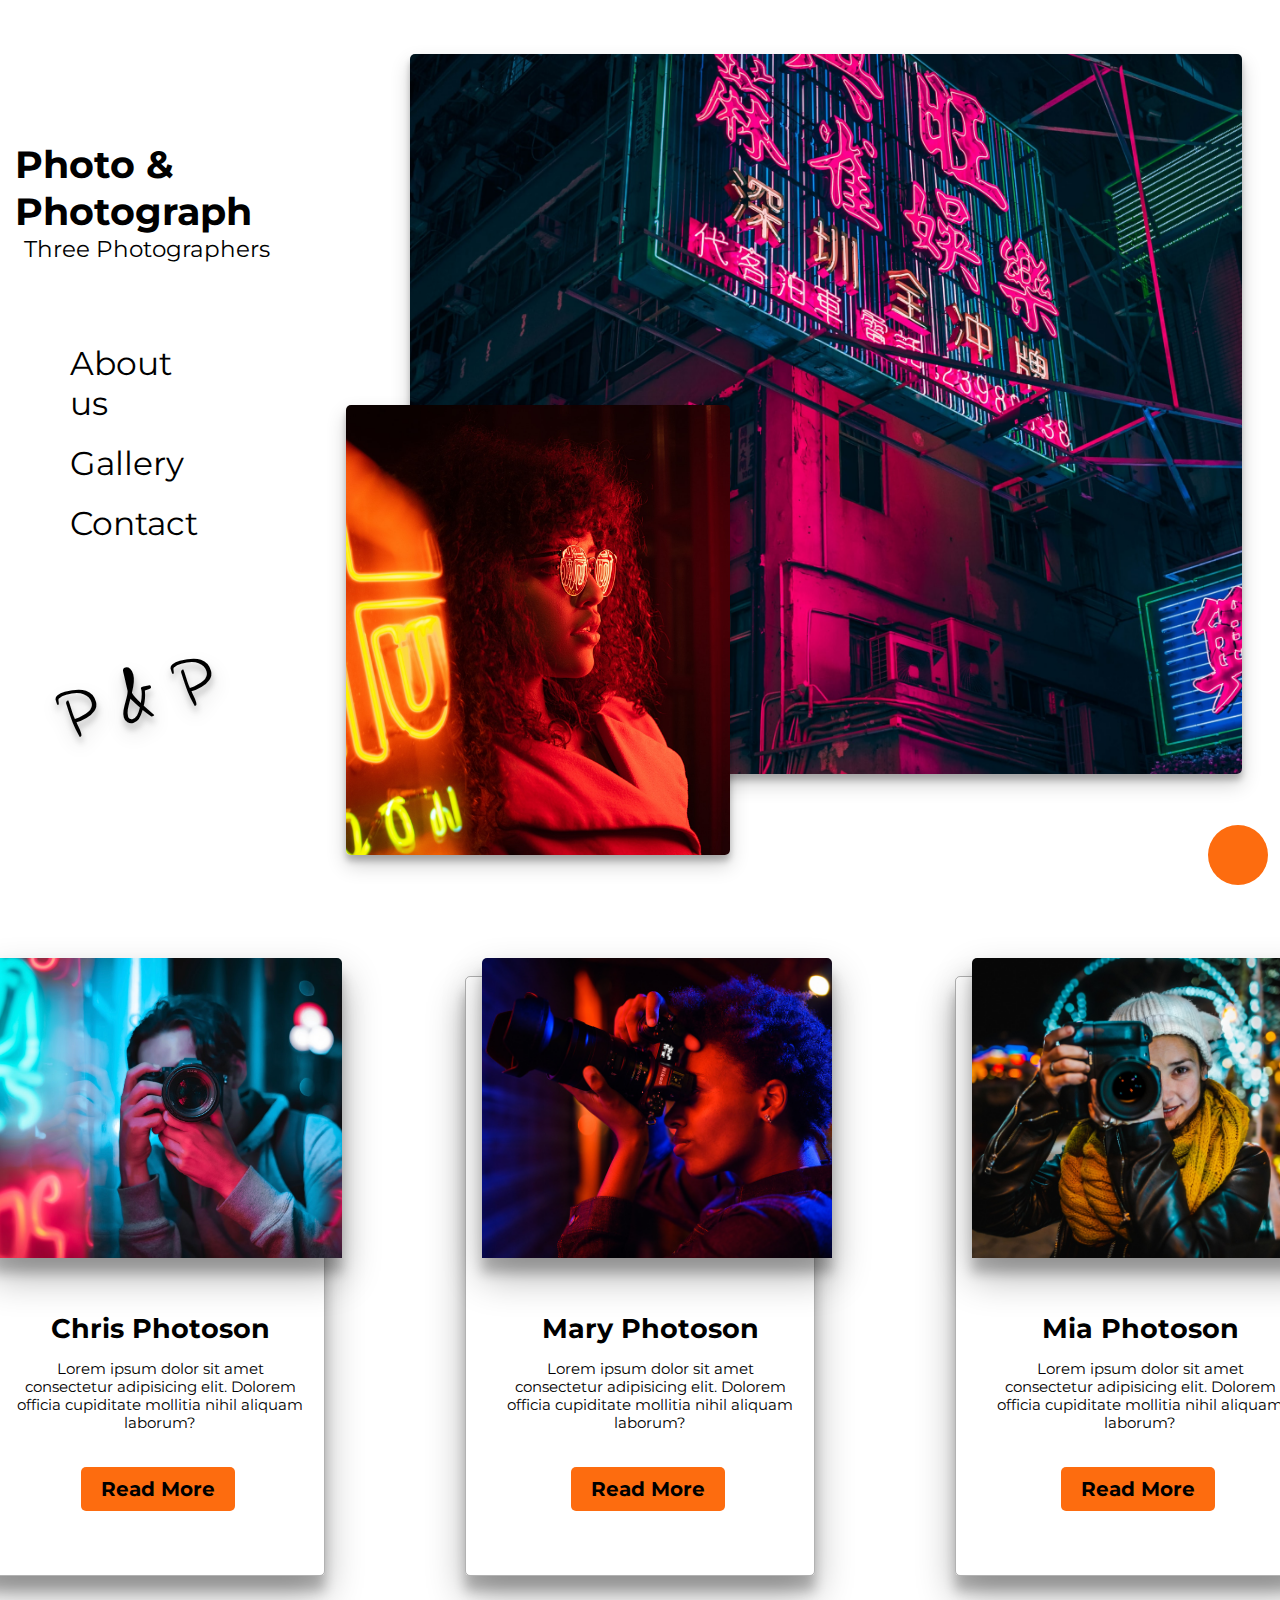
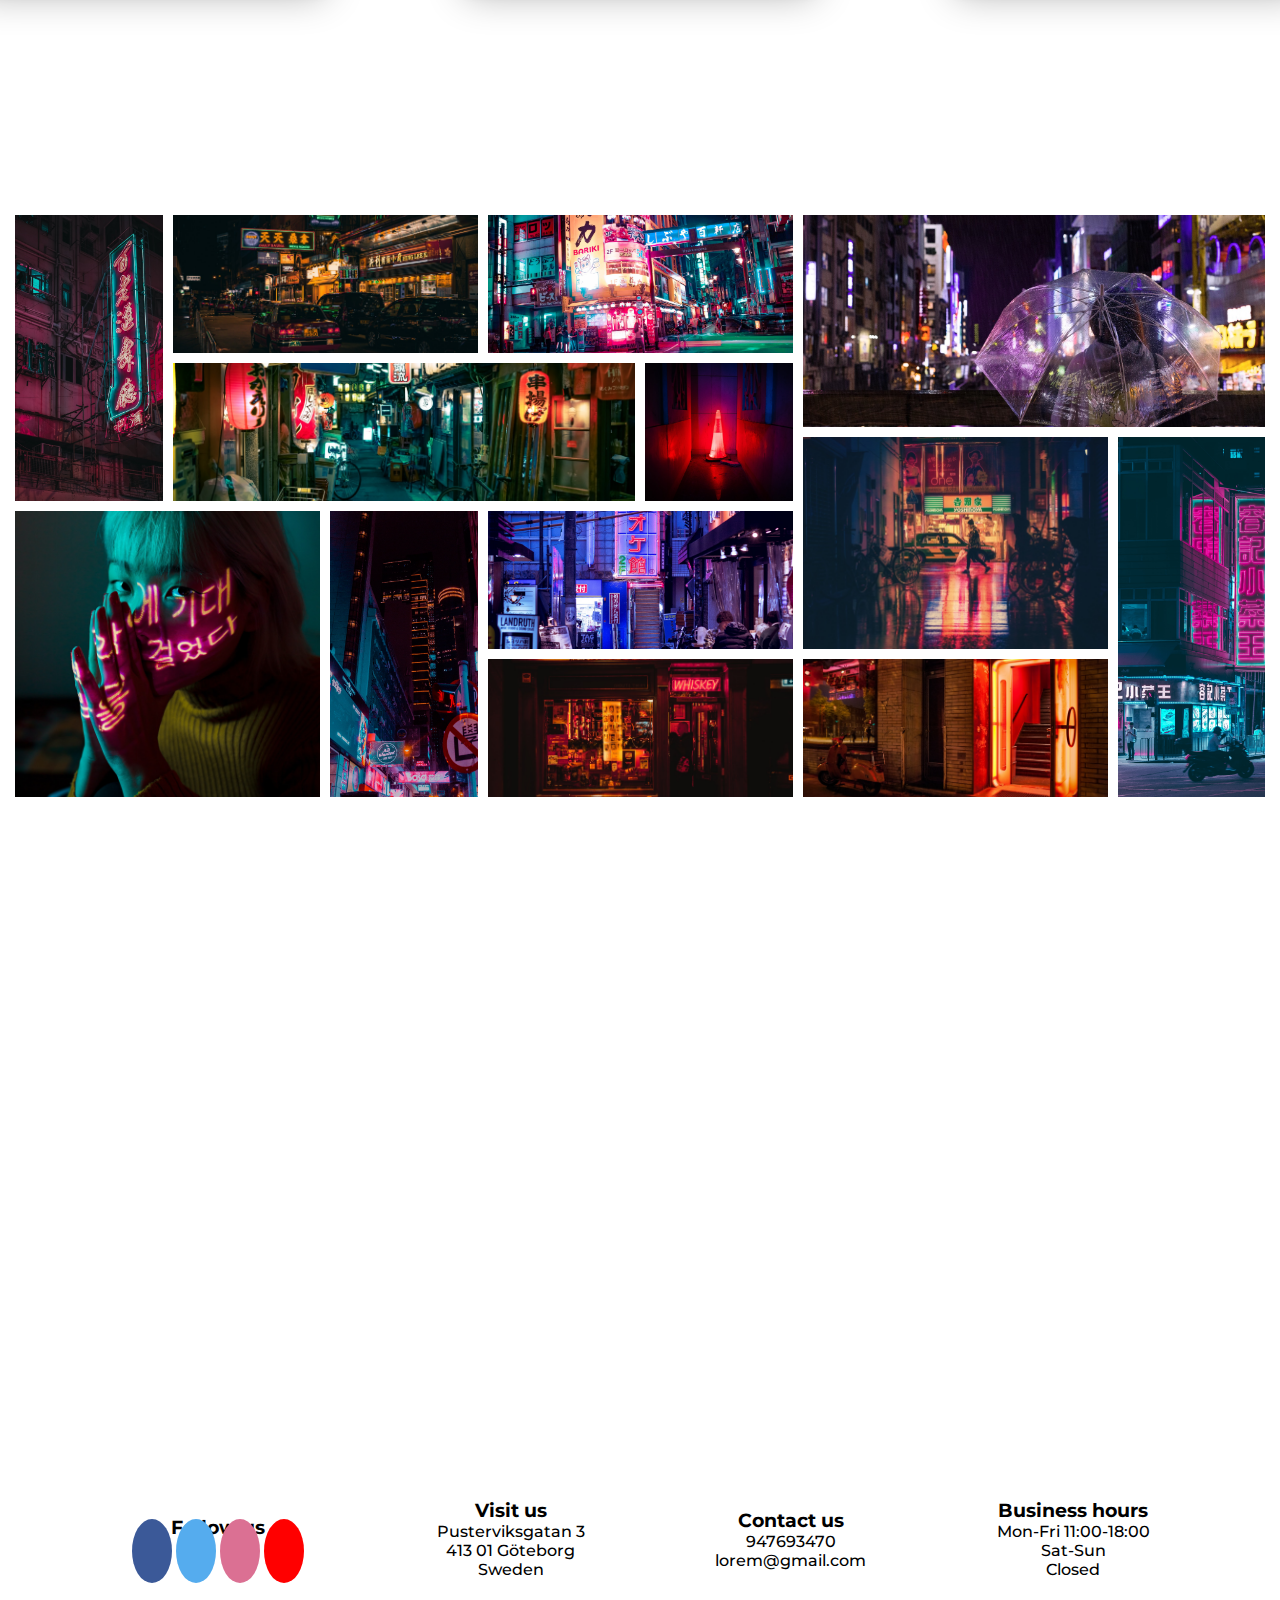
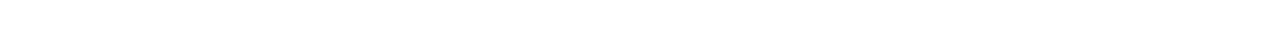
==== commit 5d46b7ae: "deleted jonasLightbox and added mediaquerys" ====
--- a/index.html
+++ b/index.html
@@ -18,8 +18,6 @@
                 <input type="text" id="fname">
                 <label for="lname">Lastname</label>
                 <input type="text" id="lname">
-                <label>Email</label>
-                <input type="email" id="email">
                 <label>Message</label>
                 <textarea rows="10" id="messageTextareaId"></textarea>
                 <input id="submit-button" type="submit">
@@ -96,7 +94,7 @@
                     </div>
                     <img
                         src="media/images/photographer-female-2.jpg"
-                        alt="Male Photographer"
+                        alt="Female Photographer"
                     />
                 </div>
             </div>
@@ -107,86 +105,86 @@
             <figure class="gallery-item gallery-item-1">
                 <img
                     src="media/images/city/neon-sign.jpg"
-                    alt=""
-                    class="gallery-image"
+                    class="gallery-image"
+                    onclick="setHomescreenMainImage(src)"
                 />
             </figure>
             <figure class="gallery-item gallery-item-2">
                 <img
                     src="media/images/city/neon-sign-3.jpg"
-                    alt=""
-                    class="gallery-image"
+                    class="gallery-image"
+                    onclick="setHomescreenMainImage(src)"
                 />
             </figure>
             <figure class="gallery-item gallery-item-3">
                 <img
                     src="media/images/city/neon-street.jpg"
-                    alt=""
-                    class="gallery-image"
+                    class="gallery-image"
+                    onclick="setHomescreenMainImage(src)"
                 />
             </figure>
 
             <figure class="gallery-item gallery-item-4">
                 <img
                     src="media/images/city/cab-city.jpg"
-                    alt=""
-                    class="gallery-image"
+                    class="gallery-image"
+                    onclick="setHomescreenMainImage(src)"
                 />
             </figure>
             <figure class="gallery-item gallery-item-5">
                 <img
                     src="media/images/city/bike-city.jpg"
-                    alt=""
-                    class="gallery-image"
+                    class="gallery-image"
+                    onclick="setHomescreenMainImage(src)"
                 />
             </figure>
             <figure class="gallery-item gallery-item-6">
                 <img
                     src="media/images/city/shop-city.jpg"
-                    alt=""
-                    class="gallery-image"
+                    class="gallery-image"
+                    onclick="setHomescreenMainImage(src)"
                 />
             </figure>
             <figure class="gallery-item gallery-item-7">
                 <img
                     src="media/images/city/umbrella.jpg"
-                    alt=""
-                    class="gallery-image"
+                    class="gallery-image"
+                    onclick="setHomescreenMainImage(src)"
                 />
             </figure>
             <figure class="gallery-item gallery-item-8">
                 <img
                     src="media/images/city/alleyway.jpg"
-                    alt=""
-                    class="gallery-image"
+                    class="gallery-image"
+                    onclick="setHomescreenMainImage(src)"
                 />
             </figure>
             <figure class="gallery-item gallery-item-9">
                 <img
                     src="media/images/city/hongkong.jpg"
-                    alt=""
-                    class="gallery-image"
+                    class="gallery-image"
+                    onclick="setHomescreenMainImage(src)"
                 />
             </figure>
             <figure class="gallery-item gallery-item-10">
                 <img
                     src="media/images/city/skyscraper.jpg"
-                    alt=""
-                    class="gallery-image"
+                    class="gallery-image"
+                    onclick="setHomescreenMainImage(src)"
                 />
             </figure>
             <figure class="gallery-item gallery-item-11">
                 <img
                     src="media/images/city/portrait.jpg"
-                    alt=""
-                    class="gallery-image"
+                    class="gallery-image"
+                    onclick="setHomescreenMainImage(src)"
                 />
             </figure>
             <figure class="gallery-item gallery-item-12">
                 <img
                     src="media/images/city/door.jpg"
-                    alt=""
-                    class="gallery-image"
+                    class="gallery-image"
+                    onclick="setHomescreenMainImage(src)"
                 />
             </figure>
             <figure class="gallery-item gallery-item-13">
@@ -194,10 +192,20 @@
                     src="media/images/city/cone.jpg"
                     alt=""
                     class="gallery-image"
+                    onclick="setHomescreenMainImage(src)"
                 />
             </figure>
         </section>
-
+        <div id="homescreen-gallery-modal">
+            <div class="homescreen-main-image-wrapper">
+                <img src="" id="homescreen-main-image">
+            </div>
+            <span id="homescreen-exit-gallery-button" onclick="exitHomescreenGalleryModal()"><i class="fas fa-times"></i></span>
+            <span id="homescreen-prev-button"><i class="fas fa-angle-left"></i></span>
+            <span id="homescreen-next-button"><i class="fas fa-angle-right"></i></span>
+            <div id="homescreen-thumbnails-wrapper">
+            </div>
+        </div>
         <!-- CONTACT SECTION -->
         <!-- A google map for customers to find us or our store -->
         <iframe
@@ -288,8 +296,9 @@
                 <div class="modal-contact-mail">
                     <form onsubmit="onSubmit(); return false;">
                         <input id="email-input" type="email" placeholder="Email" required />
-                        <input type="text" placeholder="Subject" required />
+                        <input id="subject-input" type="text" placeholder="Subject" required />
                         <textarea
+                            id="message-input"
                             placeholder="Write your message here!"
                             required
                         ></textarea>
--- a/css/style.css
+++ b/css/style.css
@@ -94,6 +94,39 @@
   transform: rotate(-2deg);
 }
 
+/*HOME SECTION - MEDIA QUERY*/
+@media screen and (max-width: 800px){
+  .home-text-container{
+    display: block;
+    width: 100%;
+  }
+  .home-text-container nav{
+    display: none;
+  }
+  .home-text-container h1 {
+    font-size: 35px;
+    margin-top: 40px;
+  }
+  .home-text-container h2 {
+    font-size: 25px;
+    margin-left: 40px;
+  }
+  .home-text-container h3{
+    display: none;
+  }
+  .home-photo-1 img{
+    width: 80%;
+    height: 50%;
+    top: 20%;
+    right: 5%;
+  }
+  .home-photo-2 img{
+    width: 70%;
+    height: 40%;
+    left: 5%;
+    top: 55%;
+  }
+}
 /*ABOUT SECTION*/
 #about-section {
   width: 100%;
@@ -183,11 +216,22 @@
   margin-top: 270px;
   transition: 0.5s;
 }
-
+/* ABOUT US - MEDIA QUERY */
+@media screen and (max-width: 800px){
+  #about-section{
+    height: 280vh;
+  }
+  .card-container{
+    display: block;
+  }
+  .card-container .card{
+    margin: 60px 70px;
+  }
+}
 /* PORTFOLIO SECTION */
 #gallery-section {
   width: 100%;
-  height: 100vh;
+  height: 105vh;
   background-color: white;
   display: grid;
   grid-template-columns: repeat(8, 1fr);
@@ -199,6 +243,7 @@
   width: 100%;
   height: 100%;
   object-fit: cover;
+  cursor: pointer;
 }
 .gallery-item-1 {
   grid-column-start: 1;
@@ -511,6 +556,43 @@
   cursor: pointer;
   font-size: 50px;
 }
+/* MODAL - MEDIA QUERY*/
+@media screen and (max-width: 800px){ 
+  .exit-icon i, .back-icon i{
+    font-size: 40px;
+  }
+  .right-icon{
+    right: 3%;
+  }
+  .right-icon i{
+    font-size: 35px;
+  }
+  .left-icon{
+    left: 3%;
+  }
+  .left-icon i{
+    font-size: 35px;
+  }
+  .modal-read-more{
+    display: block;
+    height: 80vh;
+    top: 9.5%
+  }
+  .modal-image{
+    width: 100%;
+  }
+  .modal-text{
+    width: 100%;
+    margin-top: 0;
+    padding: 10px;
+  }
+  .chris-modal-info .chris-name b{
+    font-size: 25px;
+  }
+  .chris-modal-info .chris-type b{
+    font-size: 20px;
+  }
+}
 /* MODAL - CONTACT */
 .modal-contact {
   display: none;
@@ -525,7 +607,6 @@
   border-radius: 5px;
   box-shadow: 0 19px 38px rgba(0, 0, 0, 0.3), 0 15px 12px rgba(0, 0, 0, 0.22);
 }
-
 .modal-contact-text {
   width: 100%;
   height: 40%;
@@ -716,7 +797,8 @@
   grid-row-start: 5;
   grid-row-end: 6;
 }
-#gallery-modal {
+#gallery-modal,
+#homescreen-gallery-modal {
   position: fixed;
   top: 0;
   left: 0;
@@ -726,7 +808,8 @@
   z-index: 6;
   display: none;
 }
-.main-image-wrapper {
+.main-image-wrapper,
+.homescreen-main-image-wrapper {
   position: relative;
   top: 5%;
   left: 20%;
@@ -734,12 +817,14 @@
   height: 65vh;
   background-color: white;
 }
-#main-image {
+#main-image,
+#homescreen-main-image {
   width: 100%;
   height: 65vh;
   object-fit: cover;
 }
-#exit-gallery-button {
+#exit-gallery-button,
+#homescreen-exit-gallery-button {
   position: absolute;
   top: 3%;
   right: 3%;
@@ -748,7 +833,9 @@
   color: white;
 }
 #prev-button,
-#next-button {
+#homescreen-prev-button,
+#next-button,
+#homescreen-next-button {
   position: absolute;
   top: 35%;
   color: white;
@@ -758,19 +845,24 @@
   transition: 0.3s;
   z-index: 4;
 }
-#prev-button {
+#prev-button,
+#homescreen-prev-button {
   left: 15%;
 }
-#prev-button:hover {
+#prev-button:hover,
+#homescreen-prev-button:hover {
   margin-left: -3px;
 }
-#next-button {
+#next-button,
+#homescreen-next-button {
   right: 15%;
 }
-#next-button:hover {
+#next-button:hover,
+#homescreen-next-button:hover {
   margin-right: -3px;
 }
-#thumbnails-wrapper {
+#thumbnails-wrapper,
+#homescreen-thumbnails-wrapper {
   width: 80%;
   height: 130px;
   position: absolute;
@@ -781,7 +873,8 @@
   overflow: hidden;
   padding: 0 30px;
 }
-.thumbnail {
+.thumbnail,
+.homescreen-thumbnail {
   width: 120px;
   height: 85px;
   object-fit: cover;
@@ -796,7 +889,7 @@
   top: 15%;
   left: 15%;
   background-color: white;
-  display: flex;
+  display: none;
   flex-direction: row;
   justify-content: space-evenly;
   align-items: center;
@@ -901,6 +994,7 @@
 }
 #email-form-container{
     display: none;
+    padding-left: 12px;
     flex-direction: column;
     width: 200px;
     height: 300px;
@@ -911,8 +1005,11 @@
     font-weight: 600;
     background: #fd6c0f;
 }
-
-
 #submit-button{
     width: 50px;
-}+}
+@media screen and (max-width: 800px){
+  #email-icon{
+    display: none;
+  }
+}
